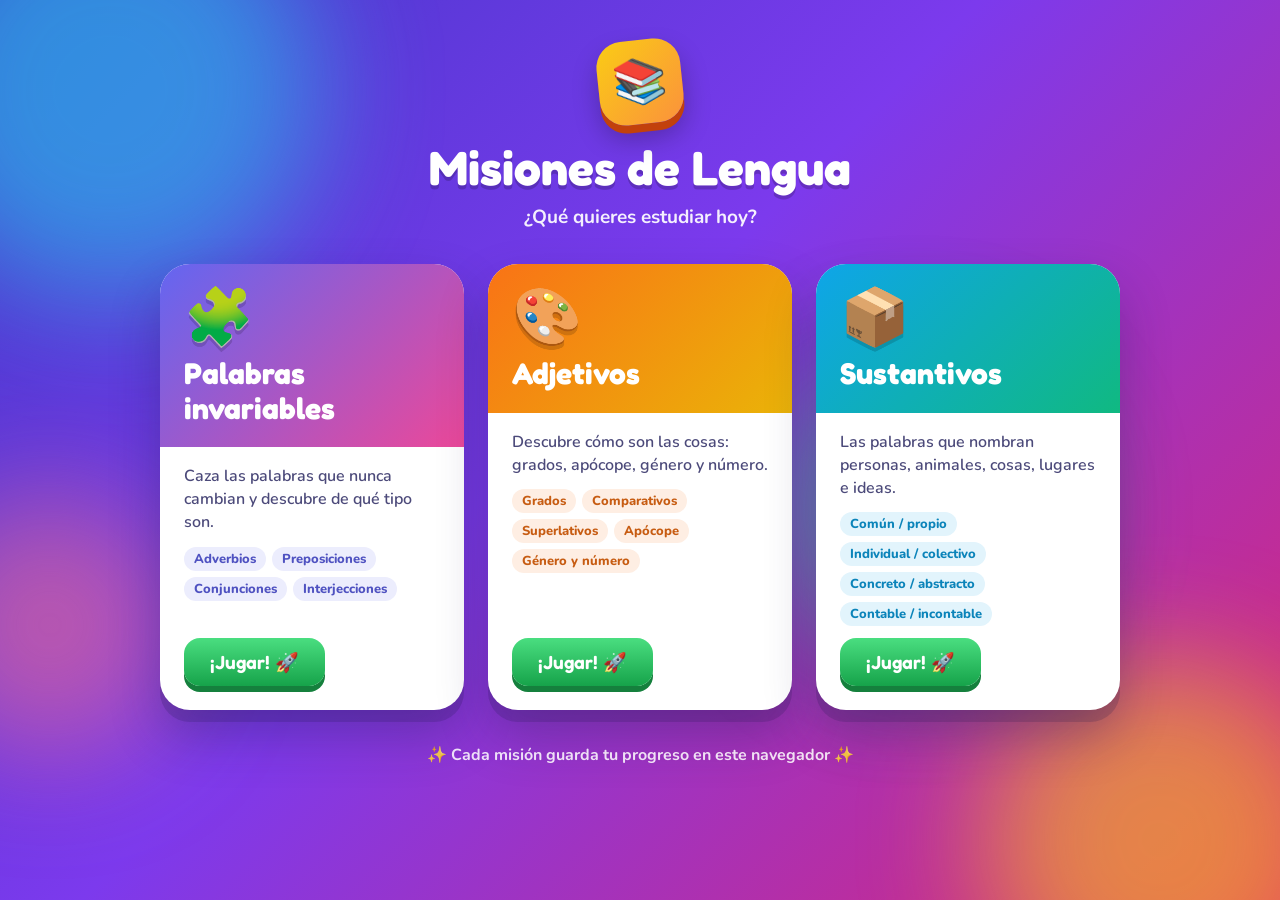
==== index.html @ bc6fd8c3 "Initial commit: add Spanish grammar exercises Add the three interactive grammar practice sections an" ====
<!DOCTYPE html>
<html lang="es">
<head>
<meta charset="UTF-8">
<meta name="viewport" content="width=device-width, initial-scale=1">
<title>Misiones de Lengua</title>
<link rel="preconnect" href="https://fonts.googleapis.com">
<link rel="preconnect" href="https://fonts.gstatic.com" crossorigin>
<link href="https://fonts.googleapis.com/css2?family=Fredoka:wght@400;500;600;700&family=Nunito:wght@500;700;800&display=swap" rel="stylesheet">
<style>
  :root{
    --ink:#1e1b4b; --ink-soft:#4c4a7a;
    --font-title:"Fredoka","Baloo 2","Trebuchet MS",system-ui,sans-serif;
    --font-body:"Nunito","Segoe UI",system-ui,sans-serif;
  }
  *{box-sizing:border-box}
  [hidden]{display:none!important}
  html,body{margin:0;min-height:100%}
  body{font-family:var(--font-body);color:var(--ink);min-height:100vh;overflow-x:hidden;
    background:linear-gradient(135deg,#4338ca 0%,#7c3aed 45%,#db2777 100%);background-attachment:fixed}
  .bg-blobs{position:fixed;inset:0;z-index:0;pointer-events:none;overflow:hidden}
  .bg-blobs span{position:absolute;border-radius:50%;filter:blur(60px);opacity:.55;animation:flotar 18s ease-in-out infinite}
  .bg-blobs span:nth-child(1){width:420px;height:420px;background:#22d3ee;top:-120px;left:-100px}
  .bg-blobs span:nth-child(2){width:360px;height:360px;background:#facc15;bottom:-120px;right:-60px;animation-delay:-5s}
  .bg-blobs span:nth-child(3){width:300px;height:300px;background:#34d399;top:40%;left:60%;animation-delay:-9s}
  .bg-blobs span:nth-child(4){width:260px;height:260px;background:#fb7185;top:55%;left:-80px;animation-delay:-13s}
  @keyframes flotar{0%,100%{transform:translate(0,0) scale(1)}33%{transform:translate(40px,-30px) scale(1.1)}66%{transform:translate(-30px,30px) scale(.95)}}

  main{position:relative;z-index:1;max-width:1000px;margin:0 auto;padding:40px 20px 60px}
  header{text-align:center;color:#fff;margin-bottom:34px}
  .logo{width:84px;height:84px;margin:0 auto 14px;border-radius:26px;display:grid;place-items:center;font-size:44px;
    background:linear-gradient(135deg,#facc15,#fb923c);box-shadow:0 8px 0 #c2410c,0 14px 26px rgba(0,0,0,.25);transform:rotate(-6deg);animation:bote 2.6s ease-in-out infinite}
  @keyframes bote{0%,100%{transform:rotate(-6deg) translateY(0)}50%{transform:rotate(4deg) translateY(-10px)}}
  h1{font-family:var(--font-title);font-size:48px;margin:0;text-shadow:0 4px 0 rgba(0,0,0,.18)}
  header p{font-size:19px;font-weight:700;margin:8px 0 0;opacity:.92}

  .apps{display:grid;grid-template-columns:repeat(auto-fit,minmax(280px,1fr));gap:24px}
  .app{--c:#7c3aed;--c2:#db2777;position:relative;display:flex;flex-direction:column;background:#fff;border-radius:30px;overflow:hidden;color:var(--ink);text-decoration:none;
    box-shadow:0 12px 0 rgba(30,27,75,.18),0 26px 50px rgba(30,27,75,.3);transition:transform .2s;animation:entrar .5s cubic-bezier(.3,1.5,.5,1) both}
  .app:nth-child(2){animation-delay:.08s}.app:nth-child(3){animation-delay:.16s}
  @keyframes entrar{from{opacity:0;transform:translateY(24px) scale(.96)}to{opacity:1;transform:none}}
  a.app:hover{transform:translateY(-8px) rotate(-.6deg)}
  .app-top{background:linear-gradient(135deg,var(--c),var(--c2));padding:26px 24px 22px;color:#fff;position:relative}
  .app-icono{font-size:56px;line-height:1;display:inline-block;filter:drop-shadow(0 4px 0 rgba(0,0,0,.15))}
  a.app:hover .app-icono{animation:sacudir .5s}
  @keyframes sacudir{0%,100%{transform:rotate(0)}25%{transform:rotate(-12deg) scale(1.1)}75%{transform:rotate(10deg) scale(1.1)}}
  .app-top h2{font-family:var(--font-title);font-size:30px;line-height:1.15;margin:10px 0 0}
  .app-body{padding:18px 24px 24px;display:flex;flex-direction:column;gap:12px;flex:1}
  .app-body p{margin:0;font-size:16px;line-height:1.45;color:var(--ink-soft);font-weight:600}
  .chips{display:flex;flex-wrap:wrap;gap:6px}
  .chips span{font-size:13px;font-weight:800;padding:3px 10px;border-radius:99px;background:color-mix(in srgb,var(--c) 12%,#fff);color:color-mix(in srgb,var(--c) 80%,#000)}
  .estado{font-size:14px;font-weight:800;padding:8px 12px;border-radius:14px}
  .estado.hay{background:#fee2e2;color:#991b1b}
  .estado.nada{background:#dcfce7;color:#166534}
  .boton{margin-top:auto;align-self:flex-start;font-family:var(--font-title);font-weight:600;font-size:19px;color:#fff;padding:12px 26px;border-radius:16px;
    background:linear-gradient(180deg,#4ade80,#16a34a);box-shadow:0 6px 0 #15803d}
  .pronto{opacity:.92;cursor:default}
  .pronto .app-top{filter:saturate(.75)}
  .pronto .boton{background:#e2e8f0;color:#64748b;box-shadow:0 6px 0 #cbd5e1}
  .cinta{position:absolute;top:18px;right:-34px;transform:rotate(35deg);background:#facc15;color:#713f12;font-family:var(--font-title);font-weight:700;
    font-size:14px;padding:4px 40px;box-shadow:0 3px 0 #ca8a04;z-index:2}
  .a-inv{--c:#6366f1;--c2:#ec4899}
  .a-sus{--c:#0ea5e9;--c2:#10b981}
  .a-adj{--c:#f97316;--c2:#eab308}
  footer{text-align:center;color:#fff;font-weight:700;margin-top:34px;opacity:.85}
  @media (max-width:600px){h1{font-size:36px}}
</style>
</head>
<body>
<div class="bg-blobs" aria-hidden="true"><span></span><span></span><span></span><span></span></div>
<main>
  <header>
    <div class="logo" aria-hidden="true">📚</div>
    <h1>Misiones de Lengua</h1>
    <p>¿Qué quieres estudiar hoy?</p>
  </header>

  <div class="apps">
    <!-- App disponible -->
    <a class="app a-inv" href="palabras-invariables/index.html">
      <div class="app-top">
        <span class="app-icono">🧩</span>
        <h2>Palabras invariables</h2>
      </div>
      <div class="app-body">
        <p>Caza las palabras que nunca cambian y descubre de qué tipo son.</p>
        <div class="chips"><span>Adverbios</span><span>Preposiciones</span><span>Conjunciones</span><span>Interjecciones</span></div>
        <div class="estado" id="estadoInv" hidden></div>
        <span class="boton">¡Jugar! 🚀</span>
      </div>
    </a>

    <!-- App disponible -->
    <a class="app a-adj" href="adjetivos/index.html">
      <div class="app-top">
        <span class="app-icono">🎨</span>
        <h2>Adjetivos</h2>
      </div>
      <div class="app-body">
        <p>Descubre cómo son las cosas: grados, apócope, género y número.</p>
        <div class="chips"><span>Grados</span><span>Comparativos</span><span>Superlativos</span><span>Apócope</span><span>Género y número</span></div>
        <div class="estado" id="estadoAdj" hidden></div>
        <span class="boton">¡Jugar! 🚀</span>
      </div>
    </a>

    <!-- App disponible -->
    <a class="app a-sus" href="sustantivos/index.html">
      <div class="app-top">
        <span class="app-icono">📦</span>
        <h2>Sustantivos</h2>
      </div>
      <div class="app-body">
        <p>Las palabras que nombran personas, animales, cosas, lugares e ideas.</p>
        <div class="chips"><span>Común / propio</span><span>Individual / colectivo</span><span>Concreto / abstracto</span><span>Contable / incontable</span></div>
        <div class="estado" id="estadoSus" hidden></div>
        <span class="boton">¡Jugar! 🚀</span>
      </div>
    </a>
  </div>

  <footer>✨ Cada misión guarda tu progreso en este navegador ✨</footer>
</main>

<script>
  // Resumen del progreso de cada app (cada una lo guarda en localStorage)
  function leer(clave) { try { return JSON.parse(localStorage.getItem(clave)) || {}; } catch (e) { return {}; } }
  function flojoEn(h) {
    return (k) => { const a = h[k] || []; return a.length >= 6 && (a.reduce((x, y) => x + y, 0) / a.length) * 100 < 60; };
  }
  function pintarEstado(idEl, h, grupos) {
    if (!Object.values(h).some((a) => a && a.length)) return;
    const flojo = flojoEn(h);
    const nombres = grupos.filter(([, claves]) => claves.some(flojo)).map(([n]) => n);
    const e = document.getElementById(idEl);
    e.hidden = false;
    if (nombres.length) { e.className = "estado hay"; e.textContent = "⚠️ Para practicar: " + nombres.join(", "); }
    else { e.className = "estado nada"; e.textContent = "🌟 ¡Vas genial! Sigue así."; }
  }
  pintarEstado("estadoInv", leer("pi_hist"), [
    ["adverbios", ["adv", "adv-L", "adv-T", "adv-M", "adv-C"]], ["preposiciones", ["prep"]],
    ["conjunciones", ["conj"]], ["interjecciones", ["int"]],
  ]);
  pintarEstado("estadoAdj", leer("adj_hist"), [
    ["reconocer adjetivos", ["ID"]], ["grados", ["P", "CS", "CI", "CG", "SA", "SR"]], ["formas irregulares", ["IR"]],
    ["apócope", ["AP"]], ["género y número", ["GN"]],
  ]);
  pintarEstado("estadoSus", leer("sust_hist"), [
    ["común/propio", ["CP"]], ["individual/colectivo", ["IC"]], ["concreto/abstracto", ["CA"]],
    ["contable/incontable", ["CN"]], ["vocabulario de colectivos", ["VOC"]],
  ]);
</script>
</body>
</html>
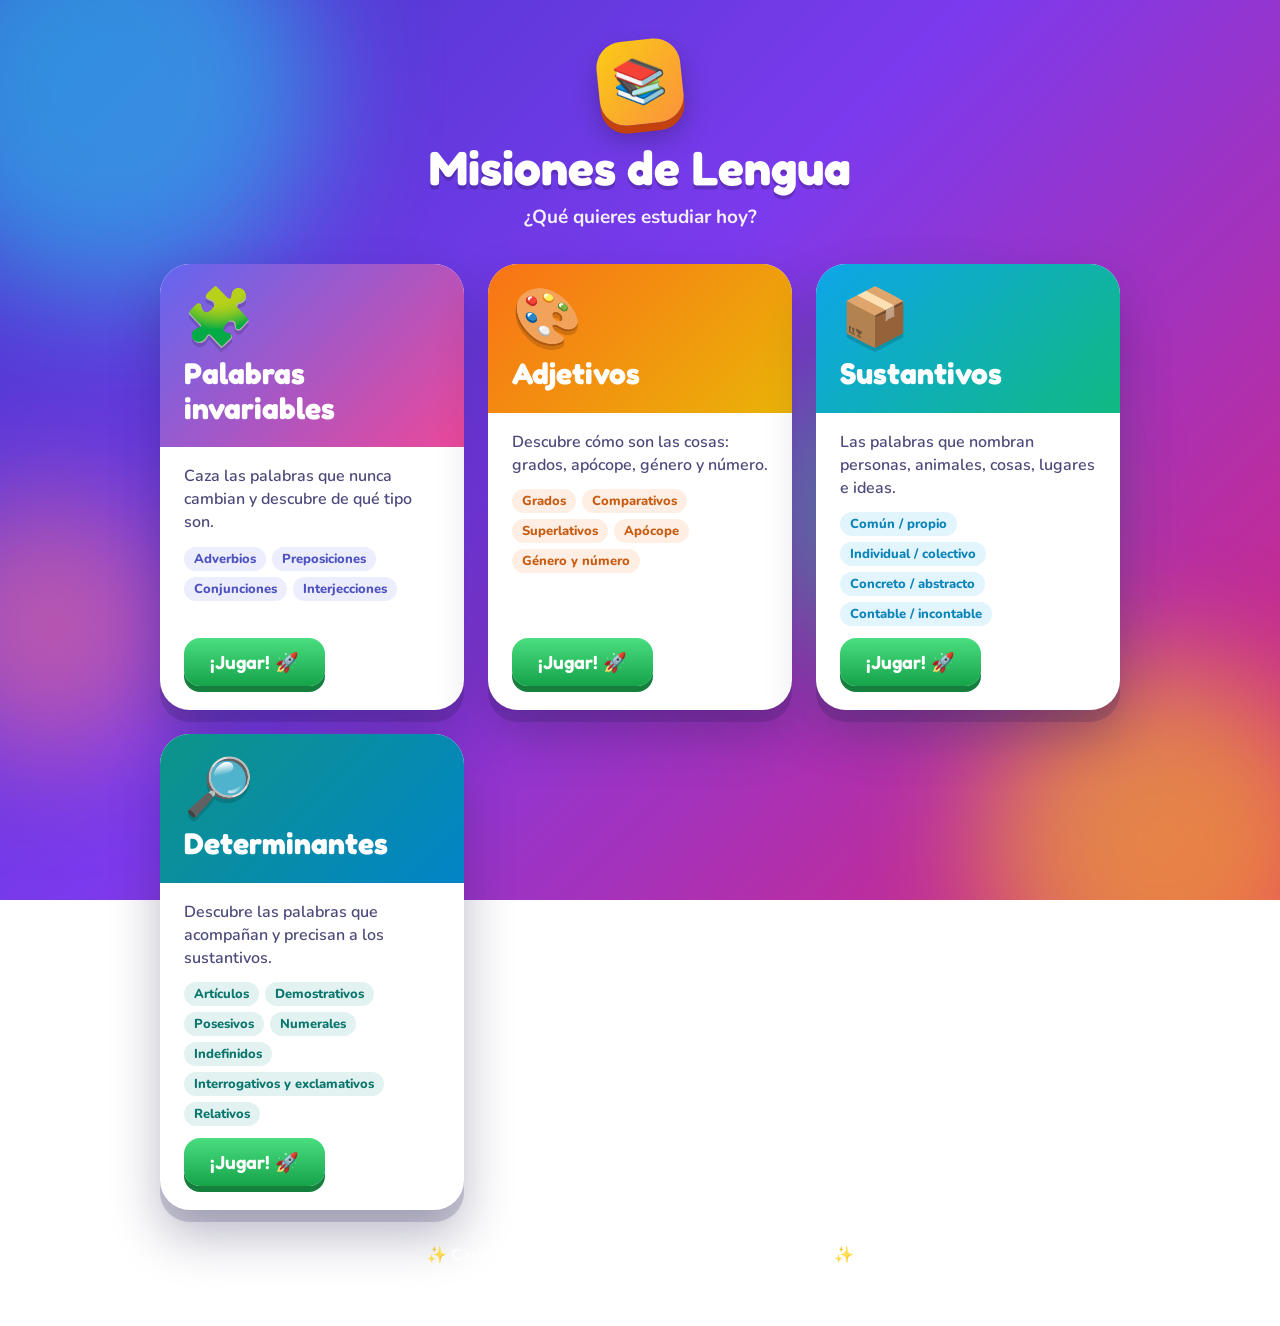
==== commit 1fef0c92: "feat: add determiners mission" ====
--- a/index.html
+++ b/index.html
@@ -62,6 +62,7 @@
   .a-inv{--c:#6366f1;--c2:#ec4899}
   .a-sus{--c:#0ea5e9;--c2:#10b981}
   .a-adj{--c:#f97316;--c2:#eab308}
+  .a-det{--c:#0d9488;--c2:#0284c7}
   footer{text-align:center;color:#fff;font-weight:700;margin-top:34px;opacity:.85}
   @media (max-width:600px){h1{font-size:36px}}
 </style>
@@ -117,6 +118,16 @@
         <span class="boton">¡Jugar! 🚀</span>
       </div>
     </a>
+
+    <a class="app a-det" href="determinantes/index.html">
+      <div class="app-top"><span class="app-icono">🔎</span><h2>Determinantes</h2></div>
+      <div class="app-body">
+        <p>Descubre las palabras que acompañan y precisan a los sustantivos.</p>
+        <div class="chips"><span>Artículos</span><span>Demostrativos</span><span>Posesivos</span><span>Numerales</span><span>Indefinidos</span><span>Interrogativos y exclamativos</span><span>Relativos</span></div>
+        <div class="estado" id="estadoDet" hidden></div>
+        <span class="boton">¡Jugar! 🚀</span>
+      </div>
+    </a>
   </div>
 
   <footer>✨ Cada misión guarda tu progreso en este navegador ✨</footer>
@@ -149,6 +160,10 @@
     ["común/propio", ["CP"]], ["individual/colectivo", ["IC"]], ["concreto/abstracto", ["CA"]],
     ["contable/incontable", ["CN"]], ["vocabulario de colectivos", ["VOC"]],
   ]);
+  pintarEstado("estadoDet", leer("det_hist"), [
+    ["artículos", ["art"]], ["demostrativos", ["dem"]], ["posesivos", ["pos"]],
+    ["numerales", ["num"]], ["indefinidos", ["ind"]], ["interrogativos y exclamativos", ["int"]], ["relativos", ["rel"]],
+  ]);
 </script>
 </body>
 </html>
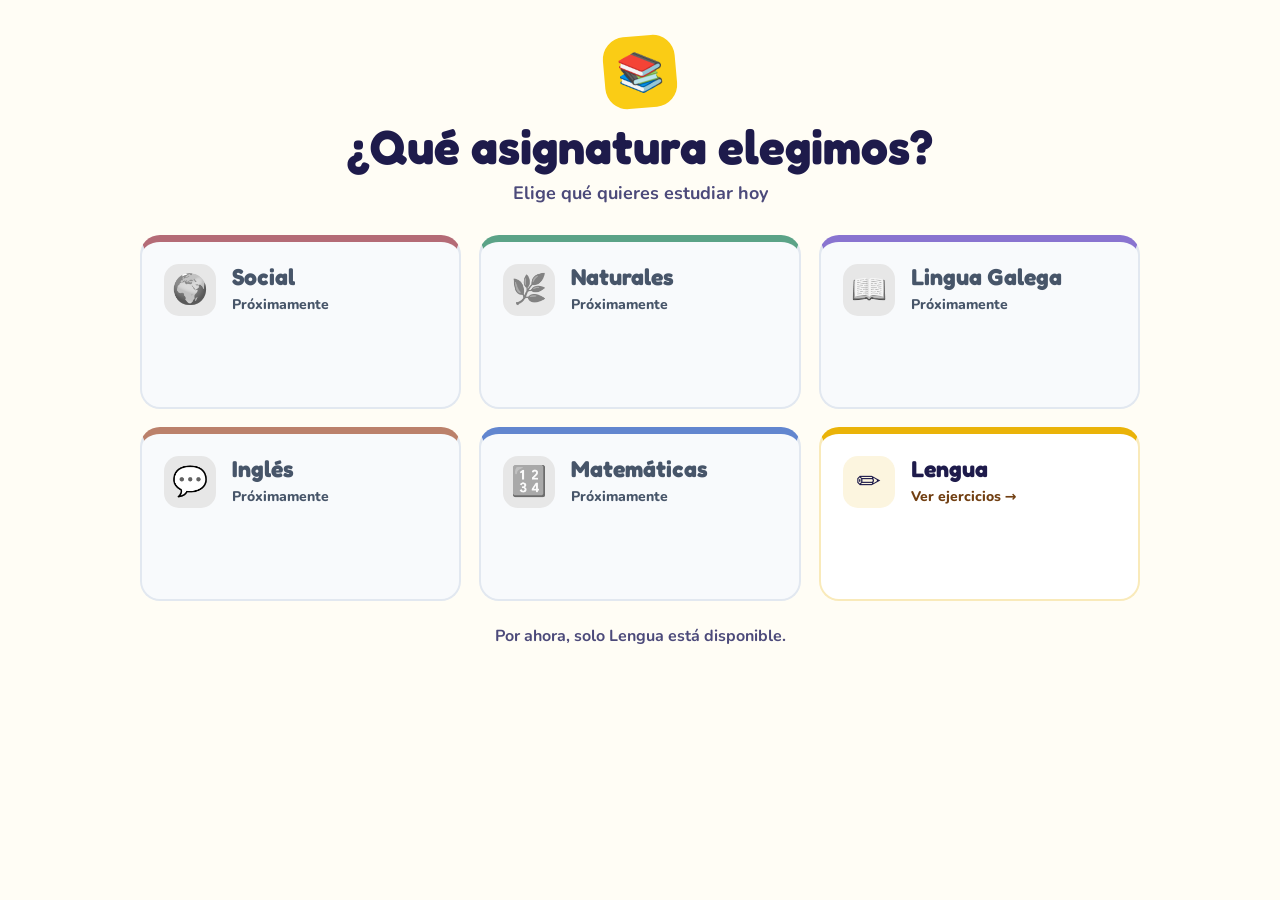
==== commit 9146dc11: "feat: add subject selector and Lengua catalog Place the existing grammar missions one level below a " ====
--- a/index.html
+++ b/index.html
@@ -3,7 +3,8 @@
 <head>
 <meta charset="UTF-8">
 <meta name="viewport" content="width=device-width, initial-scale=1">
-<title>Misiones de Lengua</title>
+<meta name="theme-color" content="#fffdf5">
+<title>Asignaturas</title>
 <link rel="preconnect" href="https://fonts.googleapis.com">
 <link rel="preconnect" href="https://fonts.gstatic.com" crossorigin>
 <link href="https://fonts.googleapis.com/css2?family=Fredoka:wght@400;500;600;700&family=Nunito:wght@500;700;800&display=swap" rel="stylesheet">
@@ -14,156 +15,73 @@
     --font-body:"Nunito","Segoe UI",system-ui,sans-serif;
   }
   *{box-sizing:border-box}
-  [hidden]{display:none!important}
   html,body{margin:0;min-height:100%}
-  body{font-family:var(--font-body);color:var(--ink);min-height:100vh;overflow-x:hidden;
-    background:linear-gradient(135deg,#4338ca 0%,#7c3aed 45%,#db2777 100%);background-attachment:fixed}
-  .bg-blobs{position:fixed;inset:0;z-index:0;pointer-events:none;overflow:hidden}
-  .bg-blobs span{position:absolute;border-radius:50%;filter:blur(60px);opacity:.55;animation:flotar 18s ease-in-out infinite}
-  .bg-blobs span:nth-child(1){width:420px;height:420px;background:#22d3ee;top:-120px;left:-100px}
-  .bg-blobs span:nth-child(2){width:360px;height:360px;background:#facc15;bottom:-120px;right:-60px;animation-delay:-5s}
-  .bg-blobs span:nth-child(3){width:300px;height:300px;background:#34d399;top:40%;left:60%;animation-delay:-9s}
-  .bg-blobs span:nth-child(4){width:260px;height:260px;background:#fb7185;top:55%;left:-80px;animation-delay:-13s}
-  @keyframes flotar{0%,100%{transform:translate(0,0) scale(1)}33%{transform:translate(40px,-30px) scale(1.1)}66%{transform:translate(-30px,30px) scale(.95)}}
-
-  main{position:relative;z-index:1;max-width:1000px;margin:0 auto;padding:40px 20px 60px}
-  header{text-align:center;color:#fff;margin-bottom:34px}
-  .logo{width:84px;height:84px;margin:0 auto 14px;border-radius:26px;display:grid;place-items:center;font-size:44px;
-    background:linear-gradient(135deg,#facc15,#fb923c);box-shadow:0 8px 0 #c2410c,0 14px 26px rgba(0,0,0,.25);transform:rotate(-6deg);animation:bote 2.6s ease-in-out infinite}
-  @keyframes bote{0%,100%{transform:rotate(-6deg) translateY(0)}50%{transform:rotate(4deg) translateY(-10px)}}
-  h1{font-family:var(--font-title);font-size:48px;margin:0;text-shadow:0 4px 0 rgba(0,0,0,.18)}
-  header p{font-size:19px;font-weight:700;margin:8px 0 0;opacity:.92}
-
-  .apps{display:grid;grid-template-columns:repeat(auto-fit,minmax(280px,1fr));gap:24px}
-  .app{--c:#7c3aed;--c2:#db2777;position:relative;display:flex;flex-direction:column;background:#fff;border-radius:30px;overflow:hidden;color:var(--ink);text-decoration:none;
-    box-shadow:0 12px 0 rgba(30,27,75,.18),0 26px 50px rgba(30,27,75,.3);transition:transform .2s;animation:entrar .5s cubic-bezier(.3,1.5,.5,1) both}
-  .app:nth-child(2){animation-delay:.08s}.app:nth-child(3){animation-delay:.16s}
-  @keyframes entrar{from{opacity:0;transform:translateY(24px) scale(.96)}to{opacity:1;transform:none}}
-  a.app:hover{transform:translateY(-8px) rotate(-.6deg)}
-  .app-top{background:linear-gradient(135deg,var(--c),var(--c2));padding:26px 24px 22px;color:#fff;position:relative}
-  .app-icono{font-size:56px;line-height:1;display:inline-block;filter:drop-shadow(0 4px 0 rgba(0,0,0,.15))}
-  a.app:hover .app-icono{animation:sacudir .5s}
-  @keyframes sacudir{0%,100%{transform:rotate(0)}25%{transform:rotate(-12deg) scale(1.1)}75%{transform:rotate(10deg) scale(1.1)}}
-  .app-top h2{font-family:var(--font-title);font-size:30px;line-height:1.15;margin:10px 0 0}
-  .app-body{padding:18px 24px 24px;display:flex;flex-direction:column;gap:12px;flex:1}
-  .app-body p{margin:0;font-size:16px;line-height:1.45;color:var(--ink-soft);font-weight:600}
-  .chips{display:flex;flex-wrap:wrap;gap:6px}
-  .chips span{font-size:13px;font-weight:800;padding:3px 10px;border-radius:99px;background:color-mix(in srgb,var(--c) 12%,#fff);color:color-mix(in srgb,var(--c) 80%,#000)}
-  .estado{font-size:14px;font-weight:800;padding:8px 12px;border-radius:14px}
-  .estado.hay{background:#fee2e2;color:#991b1b}
-  .estado.nada{background:#dcfce7;color:#166534}
-  .boton{margin-top:auto;align-self:flex-start;font-family:var(--font-title);font-weight:600;font-size:19px;color:#fff;padding:12px 26px;border-radius:16px;
-    background:linear-gradient(180deg,#4ade80,#16a34a);box-shadow:0 6px 0 #15803d}
-  .pronto{opacity:.92;cursor:default}
-  .pronto .app-top{filter:saturate(.75)}
-  .pronto .boton{background:#e2e8f0;color:#64748b;box-shadow:0 6px 0 #cbd5e1}
-  .cinta{position:absolute;top:18px;right:-34px;transform:rotate(35deg);background:#facc15;color:#713f12;font-family:var(--font-title);font-weight:700;
-    font-size:14px;padding:4px 40px;box-shadow:0 3px 0 #ca8a04;z-index:2}
-  .a-inv{--c:#6366f1;--c2:#ec4899}
-  .a-sus{--c:#0ea5e9;--c2:#10b981}
-  .a-adj{--c:#f97316;--c2:#eab308}
-  .a-det{--c:#0d9488;--c2:#0284c7}
-  footer{text-align:center;color:#fff;font-weight:700;margin-top:34px;opacity:.85}
-  @media (max-width:600px){h1{font-size:36px}}
+  body{min-height:100vh;padding:36px 20px 28px;background:#fffdf5;color:var(--ink);font-family:var(--font-body)}
+  main{max-width:1000px;margin:0 auto}
+  header{text-align:center;margin:0 auto 30px}
+  .logo{width:72px;height:72px;margin:0 auto 12px;border-radius:22px;display:grid;place-items:center;background:#facc15;font-size:38px;transform:rotate(-5deg)}
+  h1,h2,p{margin-top:0}
+  h1{font-family:var(--font-title);font-size:clamp(34px,6vw,48px);line-height:1.1;margin-bottom:8px}
+  header p{font-size:18px;font-weight:700;color:var(--ink-soft);margin-bottom:0}
+  .asignaturas{display:grid;grid-template-columns:repeat(3,minmax(0,1fr));gap:18px}
+  .asignatura{--color:#eab308;--tinta:#713f12;min-height:174px;width:100%;display:flex;align-items:flex-start;gap:16px;padding:22px;border:2px solid color-mix(in srgb,var(--color) 28%,#fff);border-top:7px solid var(--color);border-radius:20px;background:#fff;color:var(--ink);font:inherit;text-align:left;text-decoration:none}
+  a.asignatura{transition:transform .16s,box-shadow .16s}
+  a.asignatura:hover{transform:translateY(-3px);box-shadow:0 8px 18px rgba(30,27,75,.12)}
+  a.asignatura:focus-visible{outline:3px solid var(--ink);outline-offset:3px}
+  .asignatura:disabled{background:#f8fafc;border-color:#e2e8f0;border-top-color:color-mix(in srgb,var(--color) 45%,#94a3b8);color:#475569;cursor:not-allowed}
+  .asignatura:disabled .icono{background:#e2e8f0;filter:grayscale(1)}
+  .asignatura:disabled .estado{color:#475569}
+  .icono{width:52px;height:52px;flex:none;display:grid;place-items:center;border-radius:15px;background:color-mix(in srgb,var(--color) 13%,#fff);font-size:29px}
+  .contenido{display:flex;flex-direction:column;gap:5px;min-width:0}
+  .contenido strong{font-family:var(--font-title);font-size:23px;line-height:1.15}
+  .estado{font-size:14px;font-weight:800;color:var(--tinta)}
+  .a-social{--color:#dc2626;--tinta:#991b1b}
+  .a-naturales{--color:#16a34a;--tinta:#166534}
+  .a-galega{--color:#7c3aed;--tinta:#5b21b6}
+  .a-ingles{--color:#ea580c;--tinta:#9a3412}
+  .a-mates{--color:#2563eb;--tinta:#1e40af}
+  .a-lengua{--color:#eab308;--tinta:#713f12}
+  footer{text-align:center;margin-top:24px;color:var(--ink-soft);font-weight:700}
+  @media(max-width:700px){body{padding:28px 16px 24px}.asignaturas{grid-template-columns:repeat(2,minmax(0,1fr));gap:14px}.asignatura{min-height:150px;padding:18px 14px;gap:12px}.icono{width:44px;height:44px;font-size:25px}.contenido strong{font-size:20px}}
+  @media(max-width:440px){.asignaturas{grid-template-columns:1fr}.asignatura{min-height:0;align-items:center}}
 </style>
 </head>
 <body>
-<div class="bg-blobs" aria-hidden="true"><span></span><span></span><span></span><span></span></div>
 <main>
   <header>
     <div class="logo" aria-hidden="true">📚</div>
-    <h1>Misiones de Lengua</h1>
-    <p>¿Qué quieres estudiar hoy?</p>
+    <h1>¿Qué asignatura elegimos?</h1>
+    <p>Elige qué quieres estudiar hoy</p>
   </header>
 
-  <div class="apps">
-    <!-- App disponible -->
-    <a class="app a-inv" href="palabras-invariables/index.html">
-      <div class="app-top">
-        <span class="app-icono">🧩</span>
-        <h2>Palabras invariables</h2>
-      </div>
-      <div class="app-body">
-        <p>Caza las palabras que nunca cambian y descubre de qué tipo son.</p>
-        <div class="chips"><span>Adverbios</span><span>Preposiciones</span><span>Conjunciones</span><span>Interjecciones</span></div>
-        <div class="estado" id="estadoInv" hidden></div>
-        <span class="boton">¡Jugar! 🚀</span>
-      </div>
+  <section class="asignaturas" aria-label="Asignaturas">
+    <button class="asignatura a-social" type="button" disabled>
+      <span class="icono" aria-hidden="true">🌍</span>
+      <span class="contenido"><strong>Social</strong><span class="estado">Próximamente</span></span>
+    </button>
+    <button class="asignatura a-naturales" type="button" disabled>
+      <span class="icono" aria-hidden="true">🌿</span>
+      <span class="contenido"><strong>Naturales</strong><span class="estado">Próximamente</span></span>
+    </button>
+    <button class="asignatura a-galega" type="button" disabled>
+      <span class="icono" aria-hidden="true">📖</span>
+      <span class="contenido"><strong>Lingua Galega</strong><span class="estado">Próximamente</span></span>
+    </button>
+    <button class="asignatura a-ingles" type="button" disabled>
+      <span class="icono" aria-hidden="true">💬</span>
+      <span class="contenido"><strong>Inglés</strong><span class="estado">Próximamente</span></span>
+    </button>
+    <button class="asignatura a-mates" type="button" disabled>
+      <span class="icono" aria-hidden="true">🔢</span>
+      <span class="contenido"><strong>Matemáticas</strong><span class="estado">Próximamente</span></span>
+    </button>
+    <a class="asignatura a-lengua" href="lengua/index.html">
+      <span class="icono" aria-hidden="true">✏️</span>
+      <span class="contenido"><strong>Lengua</strong><span class="estado">Ver ejercicios →</span></span>
     </a>
+  </section>
 
-    <!-- App disponible -->
-    <a class="app a-adj" href="adjetivos/index.html">
-      <div class="app-top">
-        <span class="app-icono">🎨</span>
-        <h2>Adjetivos</h2>
-      </div>
-      <div class="app-body">
-        <p>Descubre cómo son las cosas: grados, apócope, género y número.</p>
-        <div class="chips"><span>Grados</span><span>Comparativos</span><span>Superlativos</span><span>Apócope</span><span>Género y número</span></div>
-        <div class="estado" id="estadoAdj" hidden></div>
-        <span class="boton">¡Jugar! 🚀</span>
-      </div>
-    </a>
-
-    <!-- App disponible -->
-    <a class="app a-sus" href="sustantivos/index.html">
-      <div class="app-top">
-        <span class="app-icono">📦</span>
-        <h2>Sustantivos</h2>
-      </div>
-      <div class="app-body">
-        <p>Las palabras que nombran personas, animales, cosas, lugares e ideas.</p>
-        <div class="chips"><span>Común / propio</span><span>Individual / colectivo</span><span>Concreto / abstracto</span><span>Contable / incontable</span></div>
-        <div class="estado" id="estadoSus" hidden></div>
-        <span class="boton">¡Jugar! 🚀</span>
-      </div>
-    </a>
-
-    <a class="app a-det" href="determinantes/index.html">
-      <div class="app-top"><span class="app-icono">🔎</span><h2>Determinantes</h2></div>
-      <div class="app-body">
-        <p>Descubre las palabras que acompañan y precisan a los sustantivos.</p>
-        <div class="chips"><span>Artículos</span><span>Demostrativos</span><span>Posesivos</span><span>Numerales</span><span>Indefinidos</span><span>Interrogativos y exclamativos</span><span>Relativos</span></div>
-        <div class="estado" id="estadoDet" hidden></div>
-        <span class="boton">¡Jugar! 🚀</span>
-      </div>
-    </a>
-  </div>
-
-  <footer>✨ Cada misión guarda tu progreso en este navegador ✨</footer>
+  <footer>Por ahora, solo Lengua está disponible.</footer>
 </main>
-
-<script>
-  // Resumen del progreso de cada app (cada una lo guarda en localStorage)
-  function leer(clave) { try { return JSON.parse(localStorage.getItem(clave)) || {}; } catch (e) { return {}; } }
-  function flojoEn(h) {
-    return (k) => { const a = h[k] || []; return a.length >= 6 && (a.reduce((x, y) => x + y, 0) / a.length) * 100 < 60; };
-  }
-  function pintarEstado(idEl, h, grupos) {
-    if (!Object.values(h).some((a) => a && a.length)) return;
-    const flojo = flojoEn(h);
-    const nombres = grupos.filter(([, claves]) => claves.some(flojo)).map(([n]) => n);
-    const e = document.getElementById(idEl);
-    e.hidden = false;
-    if (nombres.length) { e.className = "estado hay"; e.textContent = "⚠️ Para practicar: " + nombres.join(", "); }
-    else { e.className = "estado nada"; e.textContent = "🌟 ¡Vas genial! Sigue así."; }
-  }
-  pintarEstado("estadoInv", leer("pi_hist"), [
-    ["adverbios", ["adv", "adv-L", "adv-T", "adv-M", "adv-C"]], ["preposiciones", ["prep"]],
-    ["conjunciones", ["conj"]], ["interjecciones", ["int"]],
-  ]);
-  pintarEstado("estadoAdj", leer("adj_hist"), [
-    ["reconocer adjetivos", ["ID"]], ["grados", ["P", "CS", "CI", "CG", "SA", "SR"]], ["formas irregulares", ["IR"]],
-    ["apócope", ["AP"]], ["género y número", ["GN"]],
-  ]);
-  pintarEstado("estadoSus", leer("sust_hist"), [
-    ["común/propio", ["CP"]], ["individual/colectivo", ["IC"]], ["concreto/abstracto", ["CA"]],
-    ["contable/incontable", ["CN"]], ["vocabulario de colectivos", ["VOC"]],
-  ]);
-  pintarEstado("estadoDet", leer("det_hist"), [
-    ["artículos", ["art"]], ["demostrativos", ["dem"]], ["posesivos", ["pos"]],
-    ["numerales", ["num"]], ["indefinidos", ["ind"]], ["interrogativos y exclamativos", ["int"]], ["relativos", ["rel"]],
-  ]);
-</script>
 </body>
 </html>
